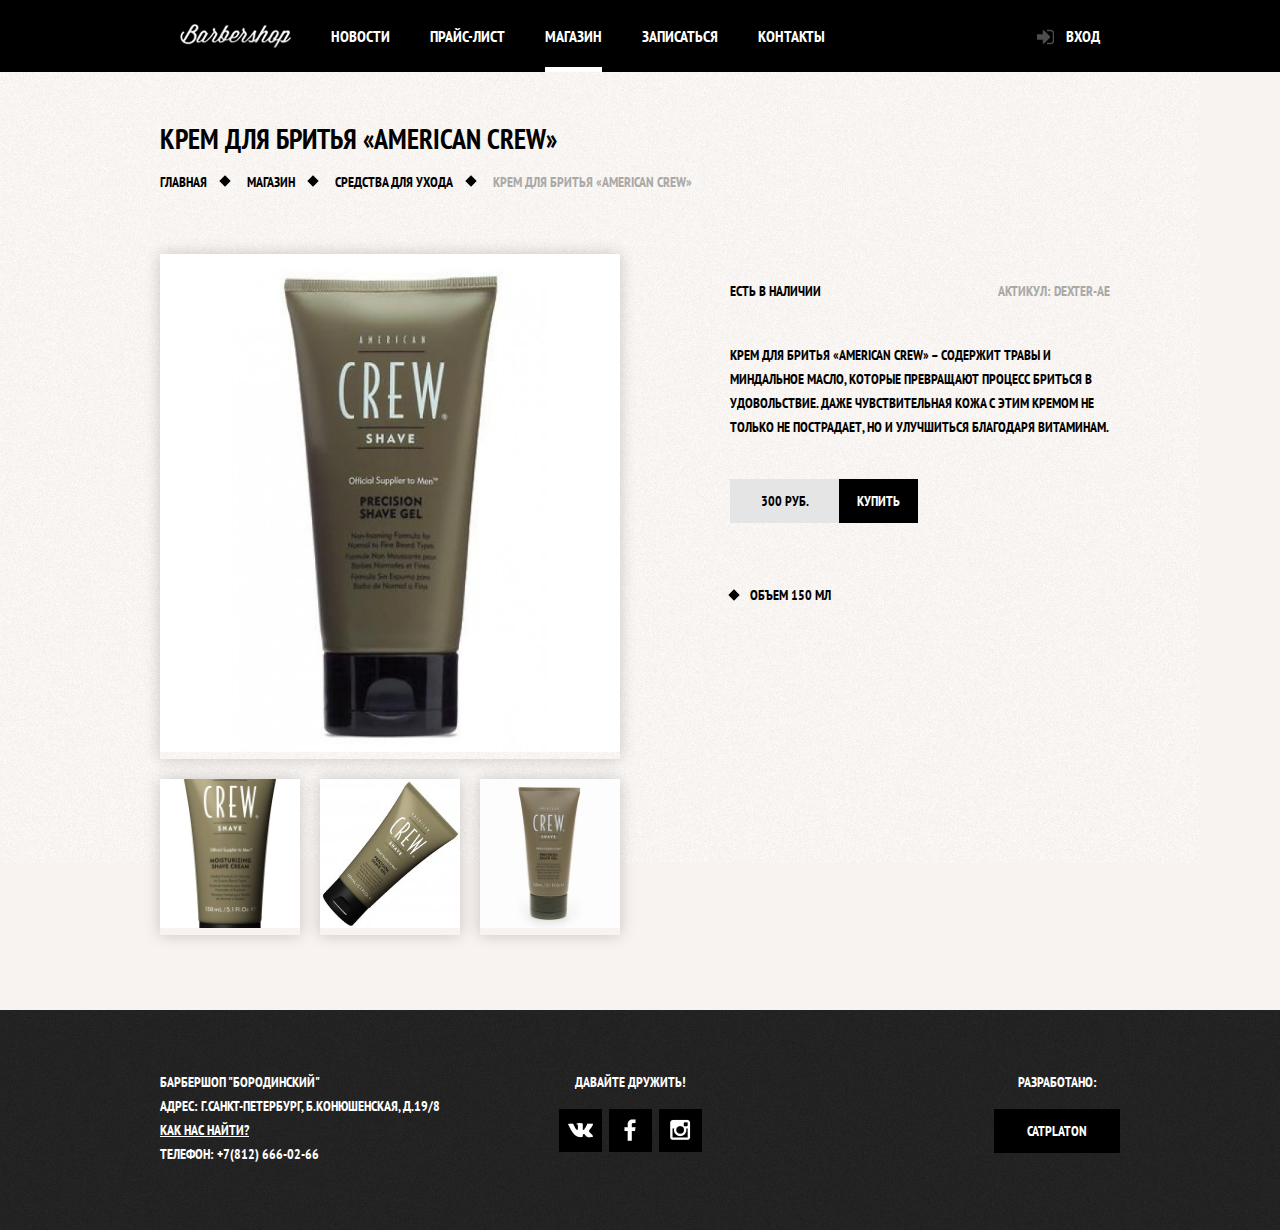
==== item5.html @ c76d2318 "Add files via upload" ====
<!DOCTYPE html>
<html lang="ru">
<head>
	<meta charset="UTF-8">
	<title>Крем для бритья «american crew»</title>
	<link rel="icon" href="favicon.ico" type="x-icon">
	<link rel="stylesheet" type="text/css" href="normalize.css">
	<link rel="stylesheet" type="text/css" href="style.css">
</head>
<body class="inner-page">
	<header class="main-header">
	<div class="container">
	<nav class="main-navigation">
		<ul>
			<li>
				<a class="Logo-header" href="index.html"><img src="img/Logo-header.png" width="111" height="24" alt="Барбершоп Бородинский"></a>
			</li>
			<li>
				<a href="news.html">Новости</a>
			</li>
			<li>
				<a href="price.html">Прайс-лист</a>
			</li>
			<li class="active">
				<a href="shop.html">Магазин</a>
			</li>
			<li>
				<a class="linkEnroll" href="">Записаться</a>
			</li>
			<li>
				<a href="#contacts">Контакты</a>
			</li>
		</ul>
	</nav>
	<div class="user-block">
		<a class="login" href="#">Вход</a>
	</div>
	</div>
	</header>
	<main class="container">
		<div class="title-page">
			<h1>Крем для бритья «american crew»</h1>
			<ul>
				<li class="romb"><a href="index.html">ГЛАВНАЯ</a></li>
				<li class="romb"><a href="shop.html">МАГАЗИН</a></li>
				<li class="romb"><a href="shop.html">СРЕДСТВА ДЛЯ УХОДА</a></li>
				<li class="current">Крем для бритья «american crew»</li>
			</ul>
		</div>
		<div class="content-page clearfix">
		<div class="product-foto">
			<div class="big-foto">
			<img src="img/item5/0.jpg" width="460" height="498" alt="BAXTER OF CALIFORNIA">
			</div>
			<div class="small-foto">
			<img src="img/item5/1.jpg" width="140" height="149" alt="BAXTER OF CALIFORNIA">
			</div>
			<div class="small-foto">
			<img src="img/item5/2.jpg" width="140" height="149" alt="BAXTER OF CALIFORNIA">
			</div>
			<div class="small-foto">
			<img src="img/item5/3.jpg" width="140" height="149" alt="BAXTER OF CALIFORNIA">
			</div>
		</div>
		<section class="about-product">
			<span>ЕСТЬ В НАЛИЧИИ</span><span class="actikul">АКТИКУЛ: DEXTER-AE</span>
			<p>Крем для бритья «AMERICAN CREW» – содержит травы и миндальное масло, которые превращают процесс бриться в удовольствие. Даже чувствительная кожа с этим кремом не только не пострадает, но и улучшиться благодаря витаминам. 
			</p>
			<div class="buy">
				<span>300 руб.</span>
				<a class="bth" href="">Купить</a>
			</div>
			<div class="set">
			<h2></h2>
			<ul class="list1">
				<li>объем 150 мл</li>

			</ul>
			</div>
		</section>
		</div>
	</main>
	<footer class="main-footer" id="contacts">
	<div class="container">
	<section class="footer-contacts">
	Барбершоп "Бородинский"<br>
	Адрес: г.Санкт-Петербург, Б.Конюшенская, д.19/8<br>
	<a class="js-map" href="#">Как нас найти?</a><br>
	Телефон: +7(812) 666-02-66
	</section>
	<section class="footer-social">
	<p>Давайте дружить!</p>
	<a class="social-bth social-bth-vk" href="#">Вконтакте</a>
	<a class="social-bth social-bth-fb" href="#">Фейсбук</a>
	<a class="social-bth social-bth-inst" href="#">Инстаграм</a>
	</section>
	<section class="footer-copyright">
	<p>Разработано:</p>
	<a class="bth" href="https://stepan313.github.io/CatPlaton/">CatPlaton</a>
	</div>	
	</footer>
	<div class="enter-login">
		<button class="close" type="button" title="Закрыть">Закрыть</button>
		<h2 class="enter-login-title">Личный кабинет</h2>
		<p>Ведите свой логин и пароль.</p>
		<form class="login-form" action="ttps://echo.htmlacalemy.ru" method="post">
			<input class="user" type="text" name="login"  placeholder="Логин">
			<input class="password" type="password" name="password" placeholder="Пароль">
			<label class="login-checkbox" >
				<input type="checkbox" name="remember">
				<span class="checkbox-indicator"></span>
				Запомните меня
			</label>
			<a class="restore" href="">Я забыл пароль!</a>
			<button class="bth" type="submit">Войти</button>
		</form>
	</div>
	<div class="map">
		<button class="close" type="button" title="Закрыть">Закрыть</button>

		<div id="yandex-map"></div>
	</div>
	<div class="overlay"></div>
	<div class="Enroll">
		<button class="close" type="button" title="Закрыть">Закрыть</button>
			<h2 class="index-content-title">Записаться</h2>
			<p>Укажите желаемую дату и время и мы свяжемся с вами для потверждения брони</p>
			<FORM class="appointment-form" action="ttps://echo.htmlacalemy.ru" method="post" >
				<input type="text" name="data" value="" placeholder="Дата" required>
				<input type="text" name="time" value="" placeholder="Время" required>
				<input type="text" name="name" value="" placeholder="Ваше имя" required>
				<input type="text" name="phone" value="" placeholder="Телефон" required>
				<button class="bth" type="submit">Отправить</button>
			</FORM>	
	</div>
 <script src="script.js"></script>
 <script type="text/javascript" charset="utf-8" async src="https://api-maps.yandex.ru/services/constructor/1.0/js/?um=constructor%3A0c1b7a7aff4749ae97a6a5a9f359848478dcef40e508ab946e443aec626d3d8d&amp;width=766&amp;height=560&amp;id=yandex-map&amp;lang=ru_RU&amp;scroll=true"></script>

 </body>
 </html>
---- style.css ----
@import url('https://fonts.googleapis.com/css?family=PT+Sans+Narrow:400,700');
body{
background: black url(img/index-barbershop.jpg) no-repeat /*center top*/ ;
margin: 0;
padding: 0;
min-width: 960px;
font-weight: 700;
font-size: 14px;
line-height: 24px;
font-family: "PT Sans Narrow", "Arial", sans-serif;
text-transform: uppercase;
color: #ffffff;
}

.main-header{
	/*position: fixed;
	top: 0;
	left: 0;
	right: 0;*/
	min-height: 72px;
	background: #000000;
	color: #ffffff;
	margin-bottom: 60px; 
	

}
.container{
width: 960px;
padding: 0 10px;
margin: 0 auto;

background: #00000;

}
.main-navigation{
	float: left;
	width: 780px;
}
.main-navigation .Logo-header{
	float: left;
	width: 111px;
	height: 22px;
	padding-top: 24px; 
}
.main-navigation .Logo-header img{
	width: 111px;
	height: 24px;
}
.main-navigation a{
	display: block;
	padding: 26px 20px;
	color: #ffffff;
	text-decoration: none;

}
.main-navigation a:hover{
	background:#242424;
}
/*.main-navigation .Logo-header:hover{
	background: none;
}*/

.main-navigation ul{
	margin: 0;
	padding: 0;
	list-style: none;
	font-size: 0;
}
.main-navigation li{
	display: inline-block;
	vertical-align: top;
	font-size:16px;
	line-height: 20px;
}
.main-navigation .active{
	position: relative;
	background-color: none;
}
.main-navigation .active::after{
	content: "";
	position: absolute;
	background-color: #ffffff;
	height: 5px;
	bottom: 0;
	right: 20px;
	left: 20px;
}

.user-block{
	float: right;
	max-width: 140px;
}
.login{
	position:relative;
	display: inline-block;
	vertical-align: top;
	font-size:16px;
	line-height: 20px;
	color: #ffffff;
	text-decoration: none;
	padding: 26px 20px;
	padding-left: 50px;
}
.login:hover{
	background: #242424;

}
.login:before{
	content: "";
	position:absolute;
	top: 29px;
	left: 20px;
	width: 18px;
	height: 18px;
	background: transparent url("img/sprite.png") no-repeat;
	background-position: -32px 0px; 
	opacity: 0.3;
}
.login:hover::before{
	opacity: 1;
	
}
.clearfix::after {
	display: table;
	content: "";
	clear: both;
}
.index-logo{
	width: 368px;
	height: 204px;
	margin: 0 auto;
	margin-bottom: 25px;   
	
}
.index-logo img{
	width: 368px;
	height: 204px;
}
.features{
	margin-bottom: 80px;
	
}
.features-name{
	position: relative;
	display: block;
	font-size: 30px;
	line-height: 42px;
	margin-bottom: 30px;
	padding-bottom: 35px;
}
.features-name::after{
	content:"";
	position: absolute;
	left: 50%;
	bottom: 0;
	margin-left: -10px;
	display: block;
	width: 20px;
	height: 20px;
	background: #ffffff;
	transform: rotate(45deg);
}
.features-item{
	float: left;
	width: 300px;
	padding: 0;
	margin-right: 30px;
	min-height: 175px;
	text-align: center;
}
.features-item:last-child{
	margin-right: 0;
}
.features-item p{
	margin: 10px;
	margin-bottom: 0;
}
.index-content{
	padding: 50px 80px;
	margin-bottom: 35px; 
	background: url(img/whiteCenter.png) no-repeat center,
	 #f8f5f2 url(img/white.jpg) ;
	color: #000000;
}
.index-content-title{
	font-size: 30px;
	line-height: 42px;
	margin: 0;
	margin-bottom: 30px;
}
.index-content p{
	margin: 0;
	margin-bottom: 25px;
}
.new-preview{
	margin: 0;
	padding: 0;
	padding-right: 45px;
	list-style: none;
}
.new-preview li{
	margin-bottom: 25px;
}
.new-preview p{
	margin-bottom: 0;
}
.new-preview time{
	text-transform: none;
	font-weight: 400;
}
.bth{
	display: inline-block;
	margin-right: 16px;
	padding: 10px 33px;
	color: #ffffff;
	background: #000000;
	color: #ffffff;
	border: none;
	outline: none;
	cursor: pointer;
	font-weight: 700;
	font-size: 14px;
	line-height: 24px;
	font-family: "PT Sans Narrow", "Arial", sans-serif;
	text-transform: uppercase;
	text-decoration: none;
	vertical-align: top;
	text-align: center;	
}
.bth:hover,
.bth:active{
	background-color: #663d15;
}
.bth.disabled,
.bth.disabled{
	cursor: default;
	opacity: 0.5;
}
.bth.disabled:hover,
.bth:disabled:hover{
	background-color: #000000;
}
.gallery{
	position: relative;
	height: 260px;
}
.gallery-content{
	margin: 0;
	height: 164px;
	background-color: #cccccc;
	border: 7px solid #ffffff;
}
.gallery-content img{
	width: 286px;
	height: 164px;
}
.gallery .bth{
	position: absolute;
	bottom: 0;
	width: 140px;
	margin:0;
}
.gallery-prev{
	left: 0;
}
.gallery-next{
	right: 0;
}
.index-content-left{
	float: left;
	width: 380px;
	min-height: 330px;
}
.index-content-right{
	float: right;
	width: 300px;

	min-height: 330px;
}
.appointment-form input{
	float: left;
	width: 106px;
	margin-right: 20px;
	margin-bottom: 19px;
	padding: 7px 15px;
	background-color: #f9f6f3;
	border: 2px solid #000000;
	outline: none;
	font-size: 14px;
	line-height: 24px;
	font-family: "PT Sans Narrow", "Arial", sans-serif;
	text-transform: uppercase;
}
.appointment-form input:nth-child(2n){
	margin-right: 0;
}
.appointment-form .bth{
	clear: both;
	width: 100%;
}
.appointment-form input:focus{
	border: 2px solid #663d15;
}
.main-footer{
	margin-top: 65px;
	padding-top: 60px;
	padding-bottom: 40px;
	color: #ffffff;
	min-height: 120px;
	background: #252525 url(img/footer.jpg);
}

.footer-contacts{
	float: left;
	width: 320px;
	margin-right: 60px;
	min-height: 90px;
}
.footer-contacts a{
	color: #ffffff;
}
.footer-contacts a:hover{
	text-decoration: none;
}
.footer-social{
	float: left;
	width: 180px;
	text-align: center;
	min-height: 90px;
}
.footer-social p{
	margin: 0;
	margin-bottom: 15px;
}
.social-bth{
	display: inline-block;
	width: 43px;
	height: 43px;
	margin: 0 2px;
	font-size: 0;
	vertical-align: top;
	text-decoration: none;
	background: #000000 url("img/sprite.png") no-repeat;
	transition: 
	background-position 0.5s,
	background-color 0.5s;
}
.social-bth:hover{
	background-color: #ffffff;
}
.social-bth-vk{
	background-position: -99px 12px;
}
.social-bth-fb{
	background-position: -141px 8px;
}
.social-bth-inst{
	background-position: -178px 10px;
}
.social-bth-vk:hover{
	background-position: -100px -38px;
}
.social-bth-fb:hover{
	background-position: -140px -38px;
}
.social-bth-inst:hover{
	background-position: -178px -38px;
}
.footer-copyright{
	float: right;
	max-width: 180px;
    min-height: 90px;
}
.footer-copyright p{
	margin: 0;
	margin-bottom: 15px;
	text-align: center;
}
.footer-copyright .bth{
	margin-right: 0;
}
.footer-copyright .bth:hover{
	color: #000000;
	background: #ffffff;
}
.enter-login{
	position: absolute;
	top: 120px;
	left: 50%;
	z-index: 30;
	display: none;
	width: 300px;
	margin-left: -230px;
	padding: 50px 80px;
	color: #000000;
	background: #f8f3f0 url(img/white.jpg) no-repeat;
	box-shadow: 0 30px 50px rgba(0,0,0,0.7);
}

.close{
	position: absolute;
	top: 0;
	right: -34px;
	width: 22px;
	height: 22px;
	font-size: 0;
	border: 0;
	outline: 0;
	cursor: pointer;
	background-color: transparent;
}
.close::before,
.close::after{
	content: "";
	position: absolute;
	top: 10px;
	left: 2px;
	width: 19px;
	height: 3px;
	background-color: #d0d0d0;
	border-radius: 1px;
}
.close::before{
	transform: rotate(45deg);
}
.close::after{
	transform: rotate(-45deg);
}
.map .close::before,
.map .close::after{
	background: #808080;
}
.enter-login h2{
	margin: 0;
	margin-bottom: 20px;
	font-size: 30px;
	line-height: 42px;
}
.enter-login p{
	margin: 0;
	margin-bottom: 14px;
}
.login-form{
	
	margin-bottom: 10px;
}
.login-form input[type="text"],
.login-form input[type="password"]{
	width: 236px;
	margin: 0;
	margin-bottom: 10px;
	padding: 10px 20px;
	padding-right: 40px;
	font-size: 14px;
	line-height: 24px;
	font-family: "PT Sans Narrow", "Arial", sans-serif;
	text-transform: uppercase;
	color: #000000;
	background-color: #f9f6f3;
	border: 2px solid #000000;
	outline: none;
}
.login-form input:focus{
	border-color: #663d15;
}
.login-form input.user{
	background: url("img/sprite.png") no-repeat;
	background-position: 310% 15px;
}
.login-form input.password{
	background: url("img/sprite.png") no-repeat;
	background-position: 310% -40px;
}
.restore{
	float: right;
	color: #000000;
}
.login-form .bth{
	width: 100%;
	margin-top: 15px;
}
.login-checkbox{
	position: relative;
	padding-left: 30px;
	cursor: pointer;
}
.login-checkbox:hover{
	color: #663d15;
}
.login-checkbox input[type="checkbox"]{
	display: none;
}
.login-checkbox input[type="checkbox"] + .checkbox-indicator{
	position: absolute;
	top: -2px;
	left: 0;
	width: 17px;
	height: 17px;
	border: 2px solid #000000;
}
.login-checkbox input[type="checkbox"]:checked + .checkbox-indicator::before,
.login-checkbox input[type="checkbox"]:checked + .checkbox-indicator::after{
	content: "";
	position: absolute;
	top: 8px;
	left: 1px;
	width: 15px;
	height: 2px;
	background: #000000;
}
.login-checkbox input[type="checkbox"]:checked + .checkbox-indicator::before{
	transform: rotate(45deg);
}
.login-checkbox input[type="checkbox"]:checked + .checkbox-indicator::after{
	transform: rotate(-45deg);
}
.Enroll{
	position: absolute;
	top: 120px;
	left: 50%;
	z-index: 30;
	display: none;
	width: 300px;
	margin-left: -230px;
	padding: 50px 80px;
	color: #000000;
	background: #f8f3f0 url(img/white.jpg) no-repeat;
	box-shadow: 0 30px 50px rgba(0,0,0,0.7);
}
.Enroll h2{
	text-align: center;
	margin-bottom: 10px;
}
.Enroll p{
	padding: 1px;
	text-align: center;
}


.map{
	position: fixed;
	top: 50%;
	left: 50%;
	z-index: 20;
	margin-top: -280px;
	margin-left: -390px;
	display: none;
	width: 766px;
	height: 560px;
	background: #e9e5dc url("img/map.png");
	border: 7px solid #ffffff;
	box-shadow: 0 30px 50px rgba(0,0,0,0.7);
}
.overlay{
	position: fixed;
	top: 0;
	left: 0;
	z-index: 10;
	display: none;
	width: 100%;
	height: 100%;
	background: rgba(0,0,0,0.5);
}
@keyframes bounce{
	0% {transform: translateY(-2000px);}
	70% {transform: translateY(30px);}
	90% {transform: translateY(-10px);}
	100% {transform: translateY(0);}
}
@keyframes shake{
	0%, 100% {transform: translateX(0);}
	10%, 30%, 50%, 70%, 90% {transform: translateX(-10px);}
	20%, 40%, 60%, 80% {transform: translateX(10px);}
}
.show{
	display: block;
	animation: bounce 0.6s;
}
.error{
	animation: shake 0.6s;
}
@keyframes fade {
 0% { opacity: 0; }
 11.11% { opacity: 1; }
 33.33% { opacity: 1; }
 44.44% { opacity: 0; }
 100% { opacity: 0; }
}
 
.gallery-content { position:relative; height:164px; width:286px; }
.gallery-content img { position:absolute; left:0; right:0; opacity:0; animation-name: fade; animation-duration: 9s; animation-iteration-count: infinite; }
.gallery-content img:nth-child(1) { animation-delay: 0s; }
.gallery-content img:nth-child(2) { animation-delay: 3s; }
.gallery-content img:nth-child(3) { animation-delay: 6s; }
/*прайс-лист*/
.inner-page{
	background: #f8f3f0 url(img/fon.jpg) no-repeat;
	color: #000000;
}
.inner-page .main-header{
	margin-bottom: 55px;
}

}
.title-page h1{
	margin: 0;
	padding: 0;
	margin-bottom: 20px;
	font-size: 30px;
	line-height: 42px;	
}
.title-page ul{
	margin: 0;
	padding: 0;
	list-style: none;
}
.title-page li{
	display:inline;
	position: relative;
	margin-right: -3px;
	padding-right: 40px;	
}
.title-page .romb::after{
	content: "";
	position: absolute;
	top: 4px;
	right: 18px;
	width: 8px;
	height: 8px;
	background: #000000;
	transform: rotate(45deg);

}
.title-page a{
	color: #000000;
	text-decoration: none;
}
.title-page a:hover{
	text-decoration: underline;
}
.current{
	color: #aba9a7;
}
.content-page{
	margin-bottom: 75px;
	
}
.content-page h2{
	margin-top: 60px;
	margin-bottom: 30px;
	font-size: 24px;
	line-height: 30px;
}
.content-page p{
	margin: 14px 0;
}
.content-page table{
	border-collapse: collapse;
}
.content-page td{
	padding: 10px 25px;
	border: 2px solid #000000;
}
.big-title{
	position: relative;
	margin-top: 55px;
	margin-bottom: 65px;
	text-align: center;
}
.big-title h2{
	position: relative;
	z-index: 2;
	display: inline;
	margin: 0;
	padding: 0 25px;
	font-size: 48px;
	line-height: 48px;
	text-align: center;
	background: #f8f3f0 url(img/fon.jpg) no-repeat;
}
.big-title::after{
	content: "";
	position: relative;
	top: -25px;
	z-index: 1;
	display: block;
	border-bottom: 2px solid #000000;
}
.list1{
	margin: 14px 0;
	padding: 0;
	list-style: none;
}
.list1 li{
	position: relative;
	margin-bottom: 25px;
	padding-left: 20px;
}
.list1 li::before{
	content: "";
	position: absolute;
	top: 8px;
	left: 0;
	width: 8px;
	height: 8px;
	background: #000000;
	transform: rotate(45deg);
}
.table-price{
	width: 100%;
}
.table-price td{
	width: 50%;
}
.table-price td:last-child{
	text-align: center;
}
.price{
	margin-bottom: 60px 0;
 
}
.price-left,
.price-right{
	width: 460px;
}
.price-left{
	float: left;
}
.price-right{
	float: right;
}
.price-left *:first-child,
.price-right *:first-child{
	margin-top: 0;
}
.price-left *:last-child,
.price-right *:last-child{
	margin-bottom: 0;
}
.text-price{
	padding-right: 80px;
}

/*магазин*/

.brand{
	margin: 0;
	padding: 0;
	width: 220px;
	float: left;

}

.brand label{
	position: relative;
	display: inline-block;
	margin-bottom: 14px;
	margin-left: 43px;
	cursor: pointer;
	vertical-align: top;
	font-size: 14px;
	line-height: 24px;
	font-family: "PT Sans Narrow", "Arial", sans-serif;
	text-transform: uppercase;
	color: #000000;
}

.brand label::before{
	content: "";
    position: absolute;
    top: 1px;
    left: -43px;
	width: 16px;
    height: 16px;
    margin-bottom: 14px;
    border: 2px solid #000000;
	
	
}
#group-h2 {
	margin-top: 30px;
	
}
.brand input[type="checkbox"],
.brand input[type="radio"] {
	display: none;
}
.brand input[type="radio"] + label::before {border-radius: 50%;}

.brand input[type="checkbox"]:checked + label::before {
    background: url("img/sprite.png") no-repeat;
    background-position: -71px -54px;
}

.brand input[type="radio"]:checked + label::before {
    background: url("img/sprite.png") no-repeat;
    background-position: -69px -1px;
}
.brand label:hover {
    color: #663d15;
}
.brand .bth{
	margin-top: 35px;
}
/*.brand input[type="checkbox"]:disabled + label,
.brand input[type="radio"]:disabled + label,
.brand input[type="checkbox"]:disabled + label::before,
.brand input[type="radio"]:disabled + label::before {
    opacity: 0.4;
}*/

.shop{
	float: right;
	width: 700px;
	margin-top: 60px;

}
.item{
	width: 220px;
	float: left;
	margin-right: 20px;
	margin-bottom: 20px;
	background: #ffffff;
	box-shadow: 0px 0px 15px 0px rgba(0, 1, 1, 0.2);
}

.item:nth-child(3n){
	float: right;
	margin-right: 0;
}
.item:hover {
    box-shadow: 3px 4px 25px 0px rgba(0, 1, 1, 0.3);
}
.item a{

	text-decoration: none;


}
.item span{
	margin-left: 16px;
	font-size: 14px;
	line-height: 18px;
	font-family: "PT Sans Narrow", "Arial", sans-serif;
	text-transform: uppercase;
	color: #000000;
	
}
.item .zagl{
	text-transform: none;
}
.buy{
	margin-top: 16px;
	margin-bottom: 16px;
}
.buy span{
	display: inline-block;
	float: left;
	width: 109px;
	padding: 13px 0;
	vertical-align: top;
	text-align: center;
	background: #e5e5e5;
}
.buy .bth{
	display: inline-block;
	vertical-align: top;
	padding: 10px 18px;
}
.pagination{

}
.pagination .bth{
	padding: 10px 18px;
	margin-top: 25px;

}
.pagination .white{
	color: #000000;
	background: #ffffff;
	box-shadow: 0px 0px 15px 0px rgba(0, 1, 1, 0.2);
}
/*товар*/
.product-foto{
	float: left;
	margin-top: 60px; 
	width: 460px;

	
}
.big-foto{
	margin-bottom: 20px;
	box-shadow: 0px 0px 15px 0px rgba(0, 1, 1, 0.2);
}
.small-foto{
	float: left;
	margin-right: 20px;
	box-shadow: 0px 0px 15px 0px rgba(0, 1, 1, 0.2);
}
.small-foto:nth-child(4n){
	float: right;
	margin-right: 0;
}
.about-product{
	float: right;
	margin-top: 60px;
	padding: 25px 10px;
	width: 380px;
	
}
.actikul{
	display: inline-block;
	float: right;
	color: #aba9a7;
}
.about-product p{
	margin-top: 40px;
	margin-bottom: 40px;
}
.about-product .buy span{
	padding: 10px 0;
}
.set .list1 li{
	margin-bottom: 5px;
}

/*новости#f8f5f2 url(img/white.jpg*/
.news-left{
	float: left;
	margin-top: 60px;
}

.news-left a{
	color: #000000;
	text-decoration: none;
}
.news-left a:hover{
	text-decoration: underline;
}
.news-left li{
	margin-bottom: 15px;
}
.news-right{
	float: right;
	margin-top: 60px;
	margin-right: 250px;
	
	
}
.image-news{
	background: #ffffff;
	 width: 530px;
	 min-height: 450px;
	 margin-bottom: 60px;
	 padding:0;
	 text-align: center;
	 border: 10px solid #ffffff;
	 box-shadow: 0px 0px 15px 0px rgba(0, 1, 1, 0.2);
}
.image-news a{
	color: #000000;
}
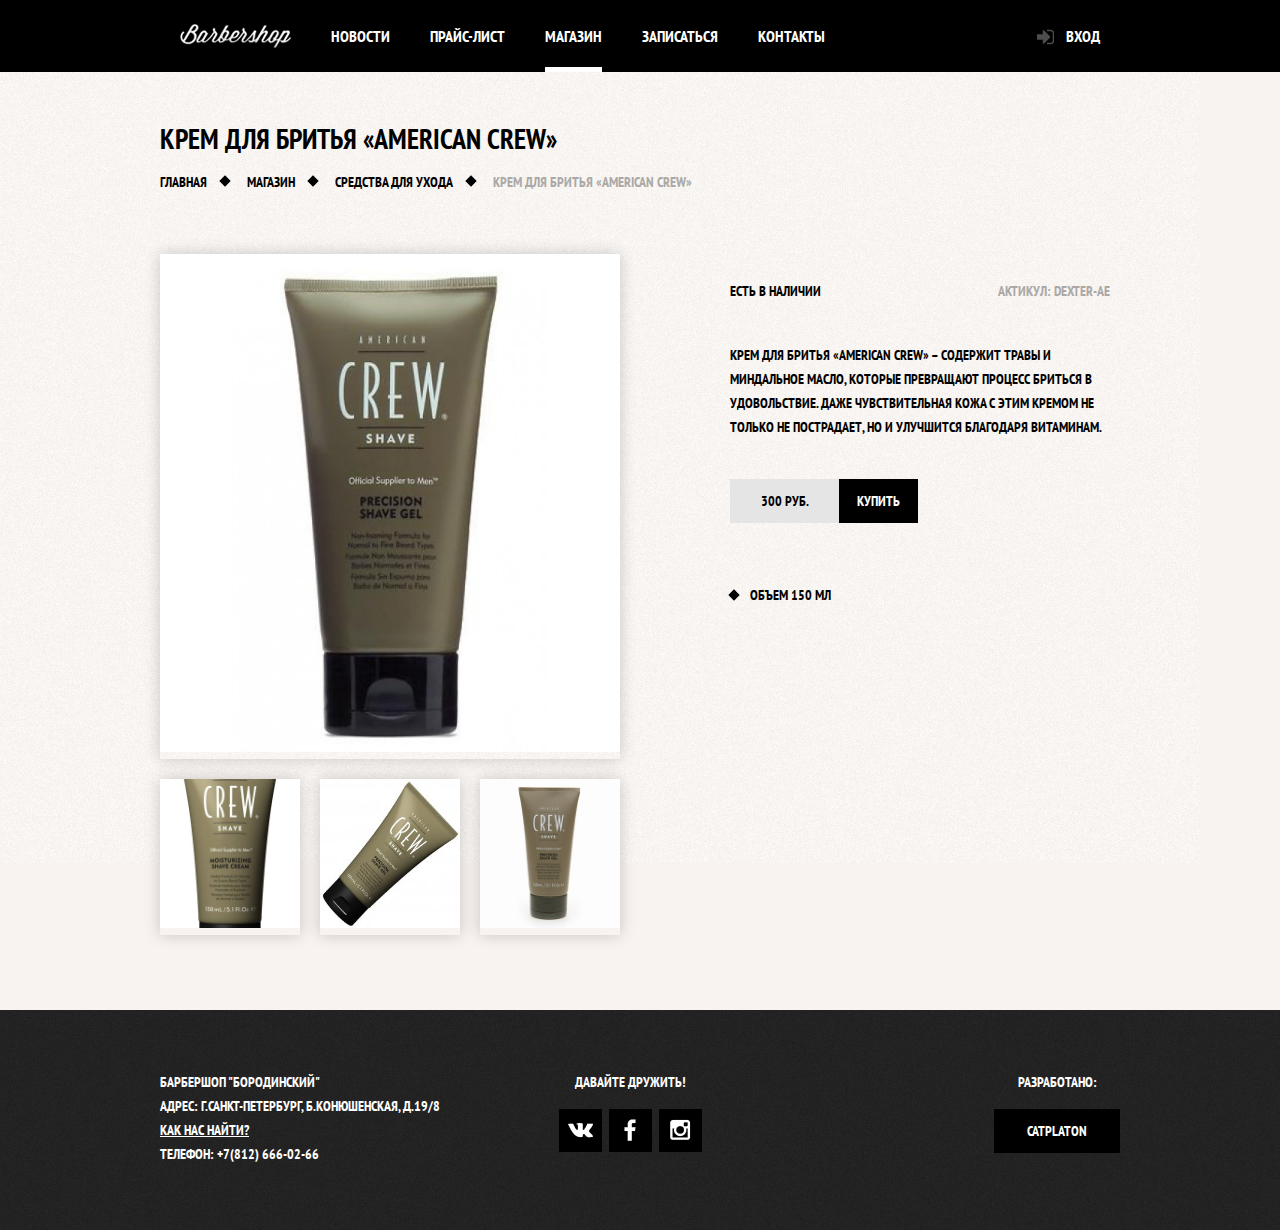
==== commit ac8a6cd2: "Update item5.html" ====
--- a/item5.html
+++ b/item5.html
@@ -64,7 +64,7 @@
 		</div>
 		<section class="about-product">
 			<span>ЕСТЬ В НАЛИЧИИ</span><span class="actikul">АКТИКУЛ: DEXTER-AE</span>
-			<p>Крем для бритья «AMERICAN CREW» – содержит травы и миндальное масло, которые превращают процесс бриться в удовольствие. Даже чувствительная кожа с этим кремом не только не пострадает, но и улучшиться благодаря витаминам. 
+			<p>Крем для бритья «AMERICAN CREW» – содержит травы и миндальное масло, которые превращают процесс бриться в удовольствие. Даже чувствительная кожа с этим кремом не только не пострадает, но и улучшится благодаря витаминам. 
 			</p>
 			<div class="buy">
 				<span>300 руб.</span>
@@ -137,4 +137,4 @@
  <script type="text/javascript" charset="utf-8" async src="https://api-maps.yandex.ru/services/constructor/1.0/js/?um=constructor%3A0c1b7a7aff4749ae97a6a5a9f359848478dcef40e508ab946e443aec626d3d8d&amp;width=766&amp;height=560&amp;id=yandex-map&amp;lang=ru_RU&amp;scroll=true"></script>
 
  </body>
- </html>+ </html>
